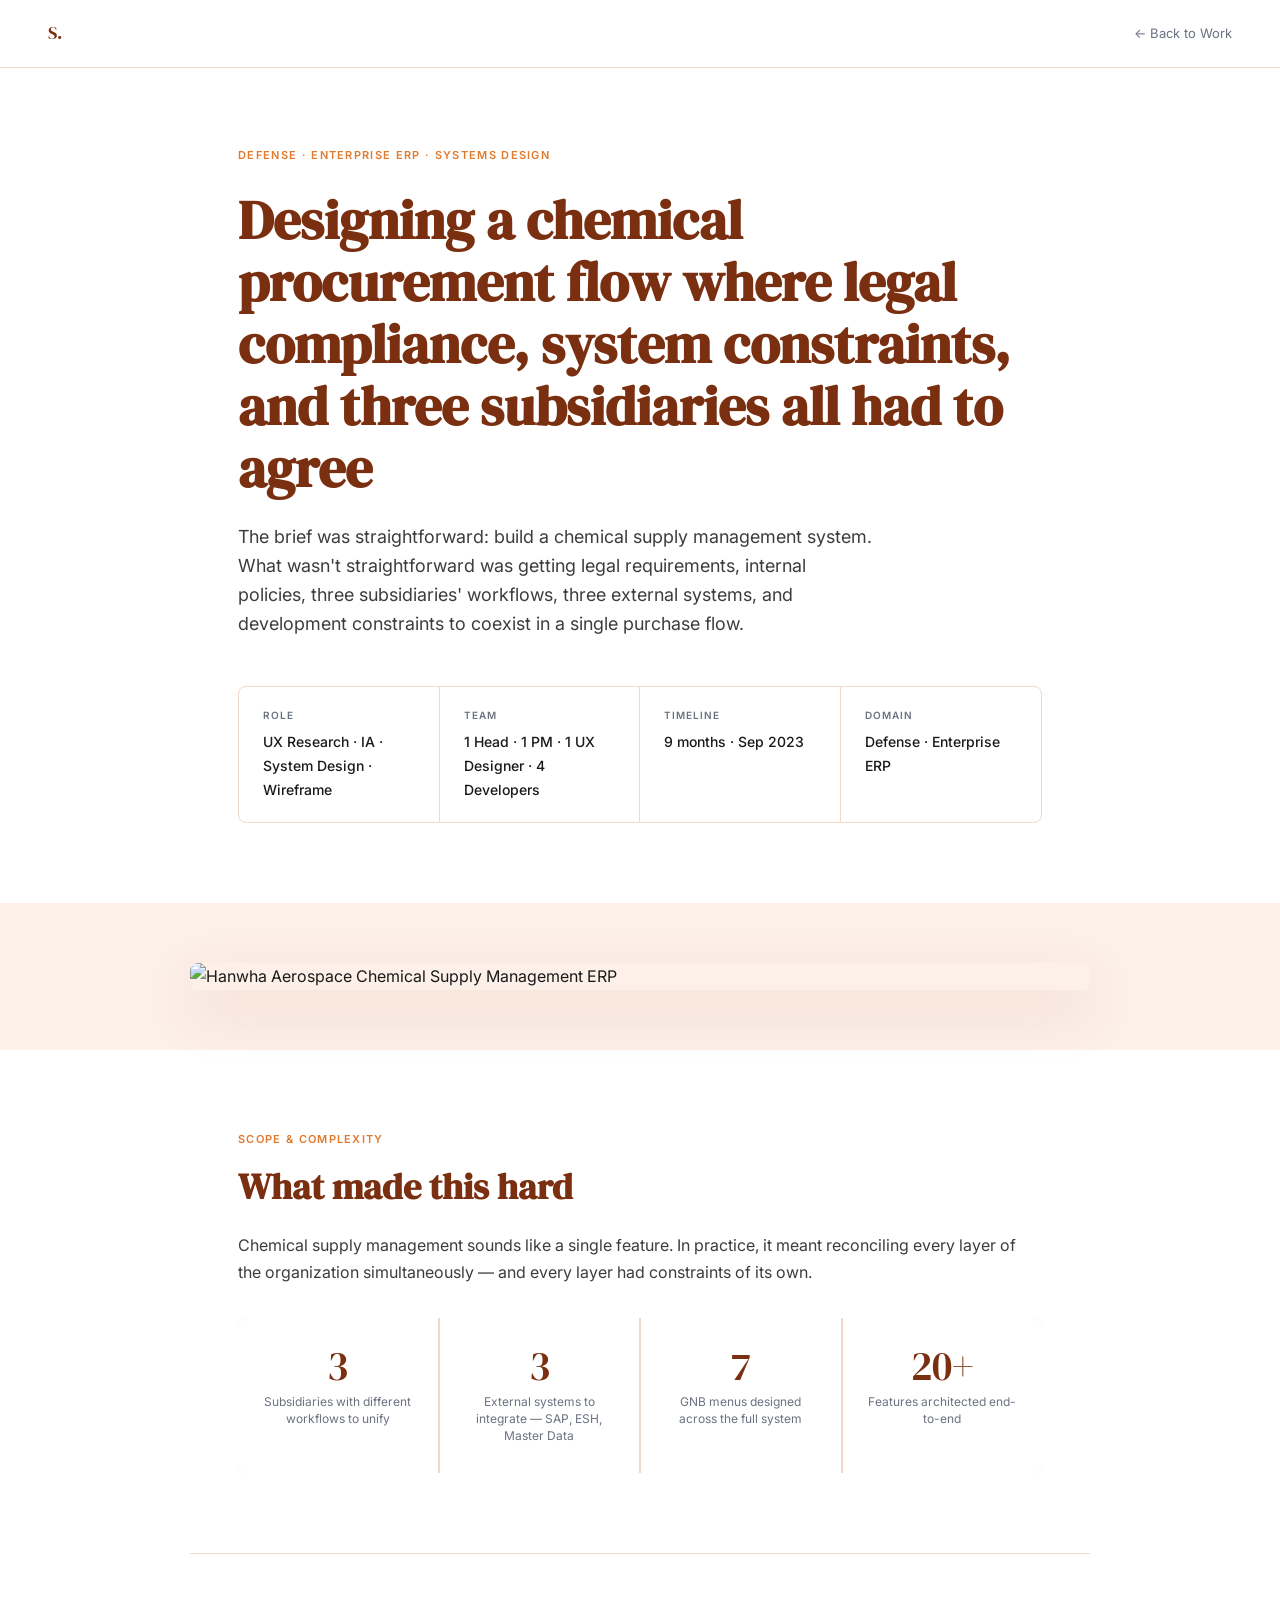
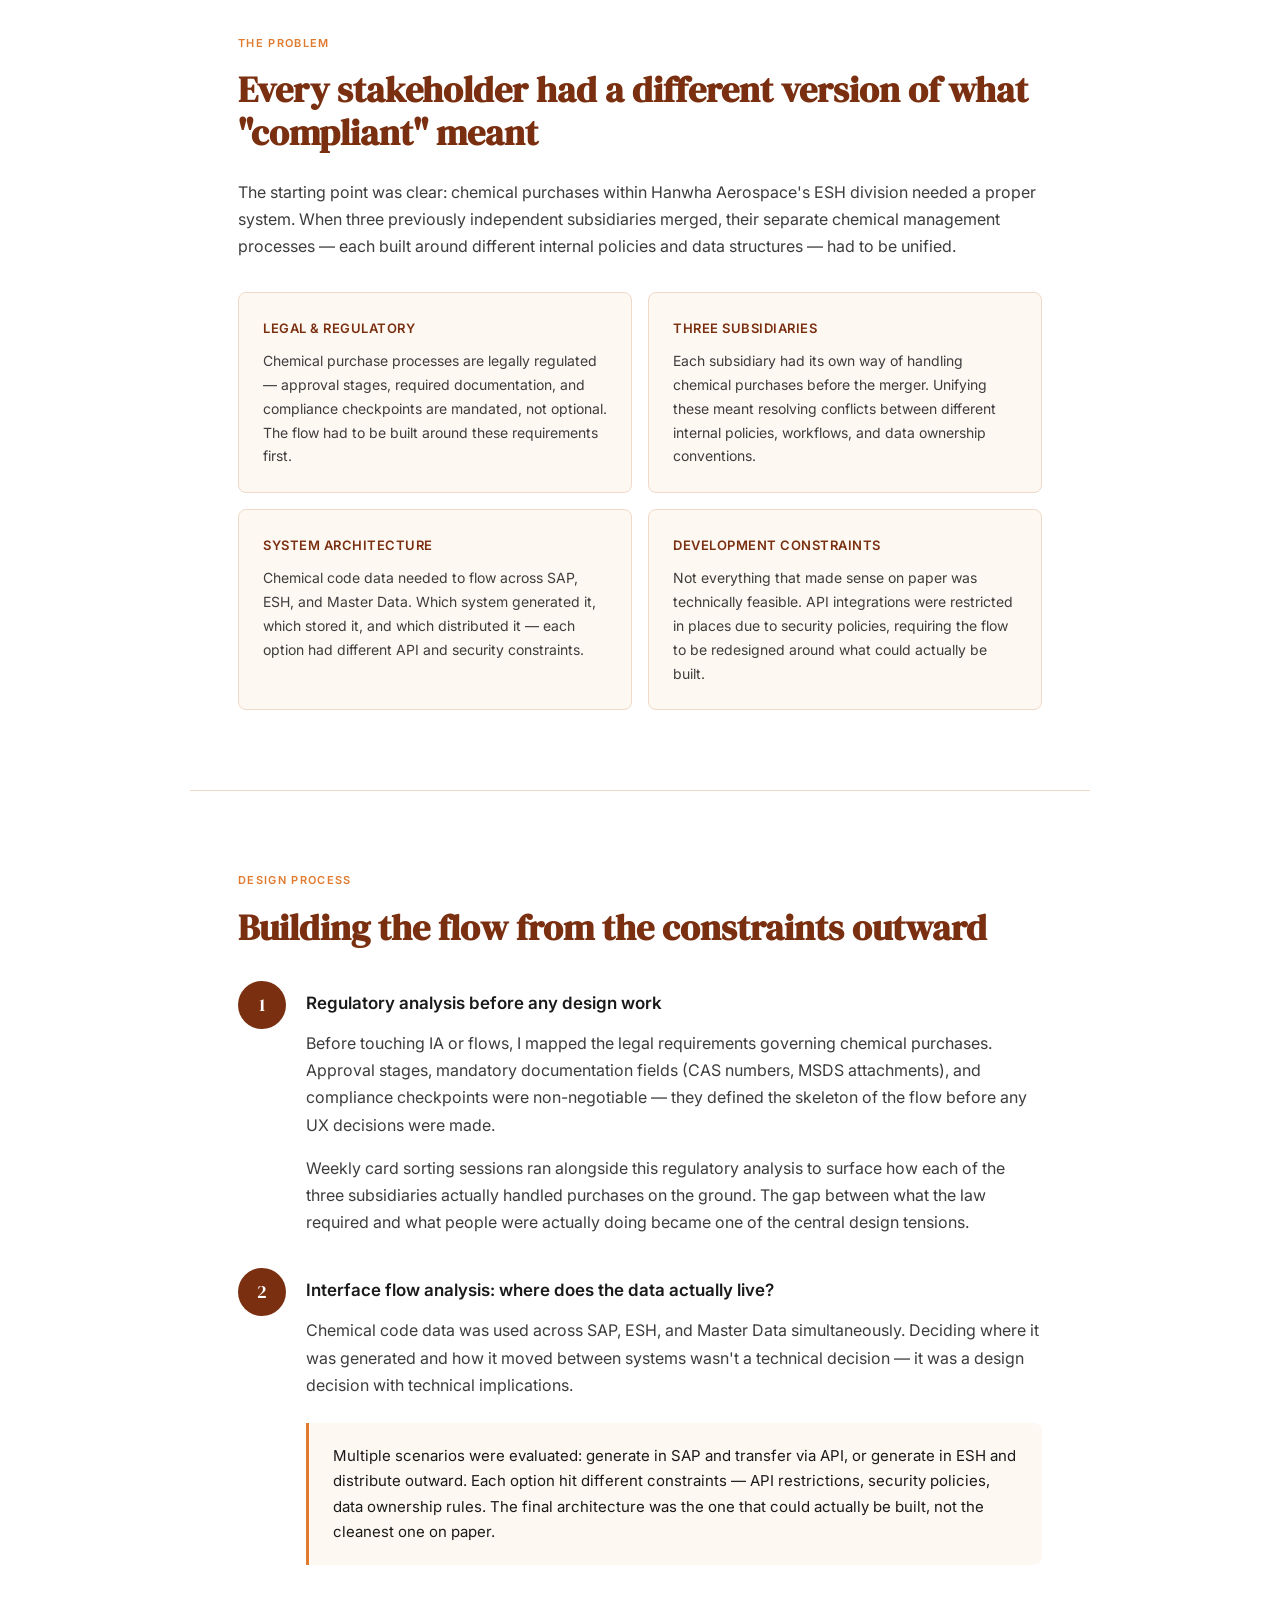
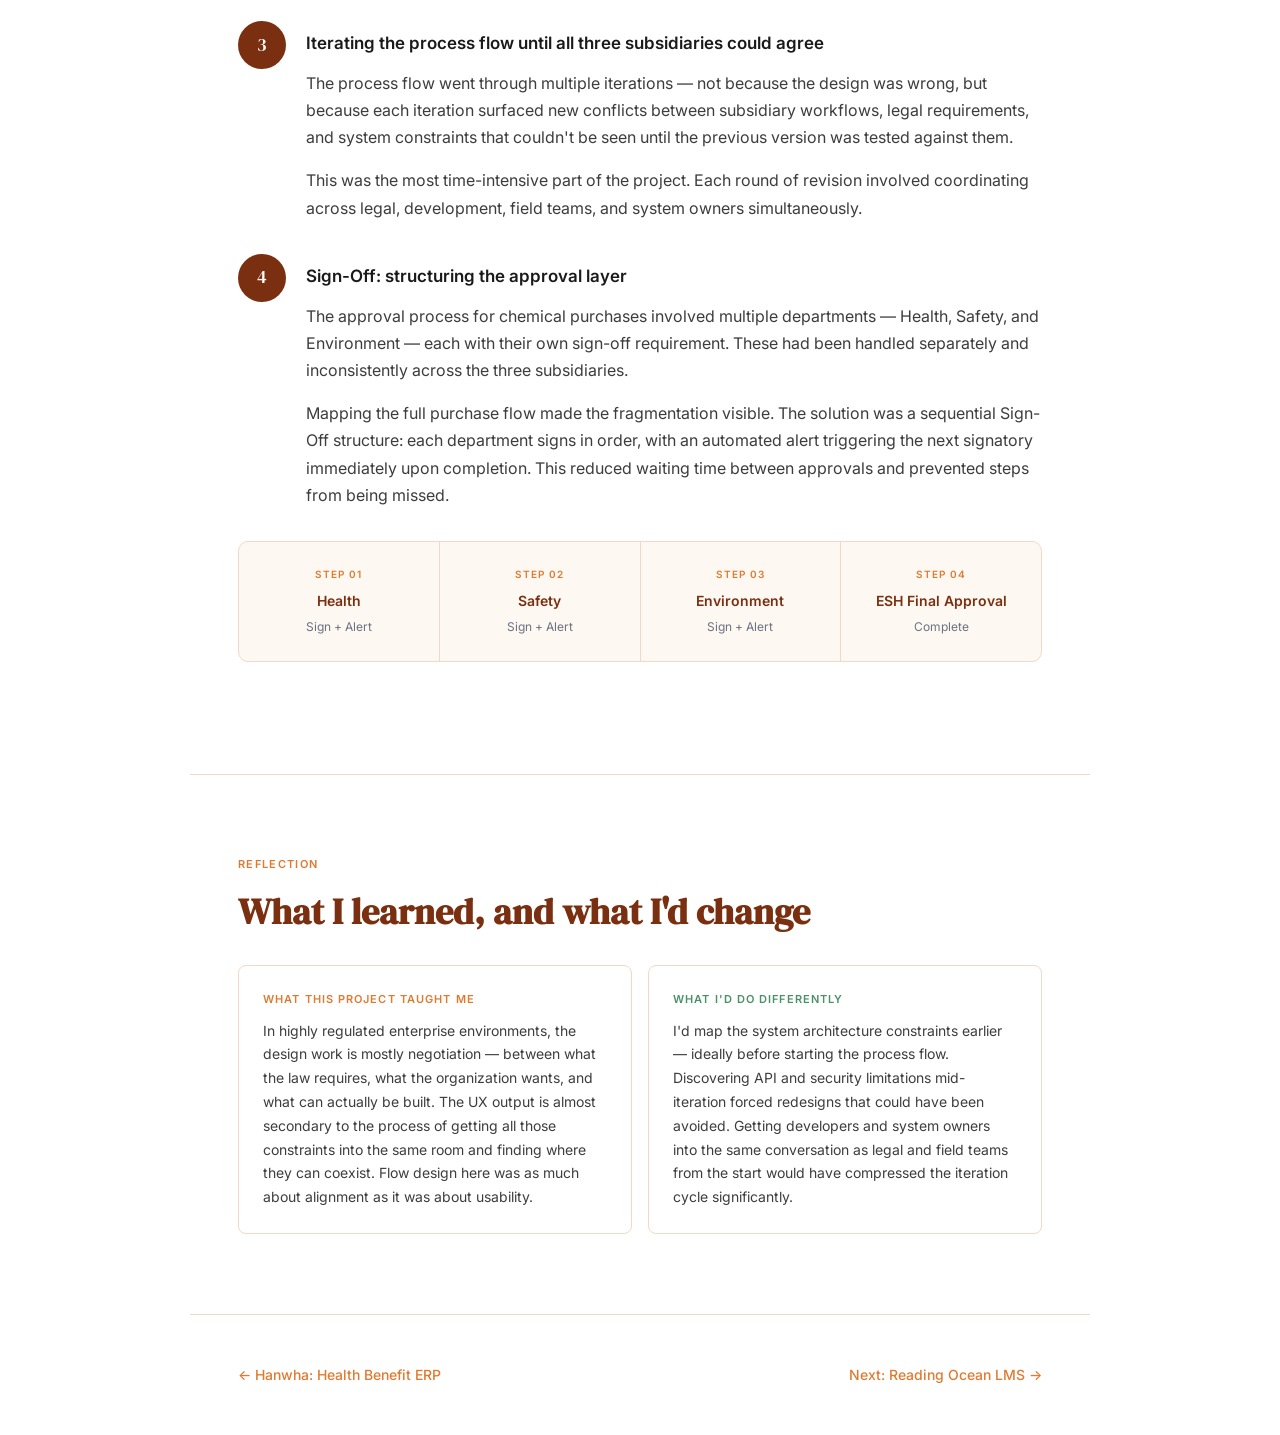
==== hanwha-chemical.html @ 5af36712 "Add files via upload" ====
<!DOCTYPE html>
<html lang="en">
<head>
  <meta charset="UTF-8" />
  <meta name="viewport" content="width=device-width, initial-scale=1.0" />
  <title>Hanwha Aerospace: Chemical Supply Management ERP — Seojin Jang</title>
  <link rel="preconnect" href="https://fonts.googleapis.com" />
  <link href="https://fonts.googleapis.com/css2?family=Inter:wght@300;400;500;600&family=DM+Serif+Display:ital@0;1&display=swap" rel="stylesheet" />
  <style>
    *, *::before, *::after { box-sizing: border-box; margin: 0; padding: 0; }

    :root {
      --orange-deep:   #7A3010;
      --orange-mid:    #C2511A;
      --orange-accent: #E07A2F;
      --orange-light:  #FDF0E8;
      --orange-pale:   #FEF8F3;
      --ink:           #1A1A1A;
      --ink-soft:      #3D3D3D;
      --ink-muted:     #6B7280;
      --rule:          #F0D9C8;
      --white:         #FFFFFF;
    }

    html { scroll-behavior: smooth; }

    body {
      font-family: 'Inter', sans-serif;
      font-size: 16px;
      line-height: 1.7;
      color: var(--ink);
      background: var(--white);
    }

    nav {
      position: fixed;
      top: 0; left: 0; right: 0;
      z-index: 100;
      display: flex;
      justify-content: space-between;
      align-items: center;
      padding: 18px 48px;
      background: rgba(255,255,255,0.92);
      backdrop-filter: blur(8px);
      border-bottom: 1px solid var(--rule);
    }
    .nav-logo {
      font-family: 'DM Serif Display', serif;
      font-size: 18px;
      color: var(--orange-deep);
      text-decoration: none;
    }
    .nav-back {
      font-size: 13px;
      color: var(--ink-muted);
      text-decoration: none;
      transition: color 0.2s;
    }
    .nav-back:hover { color: var(--orange-accent); }

    .hero {
      padding: 140px 48px 80px;
      max-width: 900px;
      margin: 0 auto;
    }
    .hero-tag {
      display: inline-block;
      font-size: 11px;
      font-weight: 600;
      letter-spacing: 0.12em;
      text-transform: uppercase;
      color: var(--orange-accent);
      margin-bottom: 24px;
    }
    .hero h1 {
      font-family: 'DM Serif Display', serif;
      font-size: clamp(34px, 5vw, 54px);
      line-height: 1.15;
      color: var(--orange-deep);
      margin-bottom: 24px;
    }
    .hero-sub {
      font-size: 18px;
      color: var(--ink-soft);
      max-width: 640px;
      margin-bottom: 48px;
      line-height: 1.6;
    }
    .meta-grid {
      display: grid;
      grid-template-columns: repeat(auto-fit, minmax(140px, 1fr));
      border: 1px solid var(--rule);
      border-radius: 8px;
      overflow: hidden;
    }
    .meta-item {
      padding: 20px 24px;
      border-right: 1px solid var(--rule);
    }
    .meta-item:last-child { border-right: none; }
    .meta-label {
      font-size: 10px;
      font-weight: 600;
      letter-spacing: 0.1em;
      text-transform: uppercase;
      color: var(--ink-muted);
      margin-bottom: 6px;
    }
    .meta-value {
      font-size: 14px;
      font-weight: 500;
      color: var(--ink);
    }

    .hero-image {
      background: var(--orange-light);
      padding: 60px 48px;
      display: flex;
      justify-content: center;
    }
    .hero-image img {
      max-width: 900px;
      width: 100%;
      border-radius: 8px;
      box-shadow: 0 20px 60px rgba(122,48,16,0.12);
    }

    section {
      max-width: 900px;
      margin: 0 auto;
      padding: 80px 48px;
    }
    section + section { border-top: 1px solid var(--rule); }

    .section-eyebrow {
      font-size: 11px;
      font-weight: 600;
      letter-spacing: 0.12em;
      text-transform: uppercase;
      color: var(--orange-accent);
      margin-bottom: 16px;
    }
    h2 {
      font-family: 'DM Serif Display', serif;
      font-size: clamp(26px, 3.5vw, 36px);
      color: var(--orange-deep);
      margin-bottom: 24px;
      line-height: 1.2;
    }
    h3 {
      font-size: 17px;
      font-weight: 600;
      color: var(--ink);
      margin-bottom: 12px;
      margin-top: 36px;
    }
    h3:first-of-type { margin-top: 0; }
    p { color: var(--ink-soft); margin-bottom: 16px; }
    p:last-child { margin-bottom: 0; }

    .complexity-grid {
      display: grid;
      grid-template-columns: repeat(4, 1fr);
      gap: 2px;
      background: var(--rule);
      border-radius: 10px;
      overflow: hidden;
      margin-top: 32px;
    }
    .complexity-card {
      background: var(--white);
      padding: 28px 20px;
      text-align: center;
    }
    .complexity-num {
      font-family: 'DM Serif Display', serif;
      font-size: 40px;
      color: var(--orange-deep);
      line-height: 1;
      margin-bottom: 8px;
    }
    .complexity-label {
      font-size: 12px;
      color: var(--ink-muted);
      line-height: 1.4;
    }

    .constraint-grid {
      display: grid;
      grid-template-columns: repeat(2, 1fr);
      gap: 16px;
      margin-top: 32px;
    }
    .constraint-card {
      border: 1px solid var(--rule);
      border-radius: 8px;
      padding: 24px;
      background: var(--orange-pale);
    }
    .constraint-card h4 {
      font-size: 13px;
      font-weight: 600;
      color: var(--orange-deep);
      margin-bottom: 10px;
      text-transform: uppercase;
      letter-spacing: 0.04em;
    }
    .constraint-card p { font-size: 14px; }

    .insight-block {
      border-left: 3px solid var(--orange-accent);
      padding: 20px 24px;
      background: var(--orange-pale);
      border-radius: 0 8px 8px 0;
      margin: 24px 0;
    }
    .insight-block p {
      font-size: 15px;
      color: var(--ink);
      margin: 0;
    }

    .process-steps { margin-top: 32px; }
    .step {
      display: grid;
      grid-template-columns: 48px 1fr;
      gap: 20px;
      margin-bottom: 32px;
    }
    .step-num {
      width: 48px;
      height: 48px;
      background: var(--orange-deep);
      color: var(--white);
      border-radius: 50%;
      display: flex;
      align-items: center;
      justify-content: center;
      font-family: 'DM Serif Display', serif;
      font-size: 18px;
      flex-shrink: 0;
    }
    .step-content h3 { margin-top: 8px; }

    .signoff-flow {
      display: flex;
      align-items: center;
      gap: 0;
      margin: 32px 0;
      background: var(--orange-pale);
      border: 1px solid var(--rule);
      border-radius: 10px;
      overflow: hidden;
    }
    .signoff-step {
      flex: 1;
      padding: 24px 16px;
      text-align: center;
      border-right: 1px solid var(--rule);
      position: relative;
    }
    .signoff-step:last-child { border-right: none; }
    .signoff-step-num {
      font-size: 10px;
      font-weight: 600;
      letter-spacing: 0.1em;
      text-transform: uppercase;
      color: var(--orange-accent);
      margin-bottom: 6px;
    }
    .signoff-step-label {
      font-size: 14px;
      font-weight: 600;
      color: var(--orange-deep);
    }
    .signoff-step-sub {
      font-size: 12px;
      color: var(--ink-muted);
      margin-top: 4px;
    }

    .reflection-grid {
      display: grid;
      grid-template-columns: 1fr 1fr;
      gap: 16px;
      margin-top: 32px;
    }
    .reflection-card {
      border: 1px solid var(--rule);
      border-radius: 8px;
      padding: 24px;
    }
    .reflection-card .r-label {
      font-size: 11px;
      font-weight: 600;
      letter-spacing: 0.1em;
      text-transform: uppercase;
      margin-bottom: 10px;
    }
    .reflection-card.learned .r-label { color: var(--orange-accent); }
    .reflection-card.different .r-label { color: #4A9168; }
    .reflection-card p { font-size: 14px; }

    .case-footer {
      border-top: 1px solid var(--rule);
      padding: 48px;
      display: flex;
      justify-content: space-between;
      align-items: center;
      max-width: 900px;
      margin: 0 auto;
    }
    .case-footer a {
      font-size: 14px;
      color: var(--orange-accent);
      text-decoration: none;
      font-weight: 500;
    }
    .case-footer a:hover { text-decoration: underline; }

    @media (max-width: 768px) {
      nav { padding: 16px 24px; }
      .hero { padding: 100px 24px 60px; }
      section { padding: 60px 24px; }
      .hero-image { padding: 40px 24px; }
      .complexity-grid { grid-template-columns: 1fr 1fr; }
      .constraint-grid { grid-template-columns: 1fr; }
      .signoff-flow { flex-direction: column; }
      .signoff-step { border-right: none; border-bottom: 1px solid var(--rule); }
      .signoff-step:last-child { border-bottom: none; }
      .reflection-grid { grid-template-columns: 1fr; }
      .meta-grid { grid-template-columns: 1fr 1fr; }
      .meta-item { border-bottom: 1px solid var(--rule); }
      .case-footer { flex-direction: column; gap: 16px; padding: 32px 24px; }
    }
  </style>
</head>
<body>

<nav>
  <a class="nav-logo" href="index.html">S.</a>
  <a class="nav-back" href="index.html#projects">← Back to Work</a>
</nav>

<div class="hero">
  <span class="hero-tag">Defense · Enterprise ERP · Systems Design</span>
  <h1>Designing a chemical procurement flow where legal compliance, system constraints, and three subsidiaries all had to agree</h1>
  <p class="hero-sub">The brief was straightforward: build a chemical supply management system. What wasn't straightforward was getting legal requirements, internal policies, three subsidiaries' workflows, three external systems, and development constraints to coexist in a single purchase flow.</p>
  <div class="meta-grid">
    <div class="meta-item">
      <div class="meta-label">Role</div>
      <div class="meta-value">UX Research · IA · System Design · Wireframe</div>
    </div>
    <div class="meta-item">
      <div class="meta-label">Team</div>
      <div class="meta-value">1 Head · 1 PM · 1 UX Designer · 4 Developers</div>
    </div>
    <div class="meta-item">
      <div class="meta-label">Timeline</div>
      <div class="meta-value">9 months · Sep 2023</div>
    </div>
    <div class="meta-item">
      <div class="meta-label">Domain</div>
      <div class="meta-value">Defense · Enterprise ERP</div>
    </div>
  </div>
</div>

<div class="hero-image">
  <img src="images/hanwha-chemical-hero.png" alt="Hanwha Aerospace Chemical Supply Management ERP" />
</div>

<section>
  <div class="section-eyebrow">Scope & Complexity</div>
  <h2>What made this hard</h2>
  <p>Chemical supply management sounds like a single feature. In practice, it meant reconciling every layer of the organization simultaneously — and every layer had constraints of its own.</p>
  <div class="complexity-grid">
    <div class="complexity-card">
      <div class="complexity-num">3</div>
      <div class="complexity-label">Subsidiaries with different workflows to unify</div>
    </div>
    <div class="complexity-card">
      <div class="complexity-num">3</div>
      <div class="complexity-label">External systems to integrate — SAP, ESH, Master Data</div>
    </div>
    <div class="complexity-card">
      <div class="complexity-num">7</div>
      <div class="complexity-label">GNB menus designed across the full system</div>
    </div>
    <div class="complexity-card">
      <div class="complexity-num">20+</div>
      <div class="complexity-label">Features architected end-to-end</div>
    </div>
  </div>
</section>

<section>
  <div class="section-eyebrow">The Problem</div>
  <h2>Every stakeholder had a different version of what "compliant" meant</h2>
  <p>The starting point was clear: chemical purchases within Hanwha Aerospace's ESH division needed a proper system. When three previously independent subsidiaries merged, their separate chemical management processes — each built around different internal policies and data structures — had to be unified.</p>

  <div class="constraint-grid">
    <div class="constraint-card">
      <h4>Legal & Regulatory</h4>
      <p>Chemical purchase processes are legally regulated — approval stages, required documentation, and compliance checkpoints are mandated, not optional. The flow had to be built around these requirements first.</p>
    </div>
    <div class="constraint-card">
      <h4>Three Subsidiaries</h4>
      <p>Each subsidiary had its own way of handling chemical purchases before the merger. Unifying these meant resolving conflicts between different internal policies, workflows, and data ownership conventions.</p>
    </div>
    <div class="constraint-card">
      <h4>System Architecture</h4>
      <p>Chemical code data needed to flow across SAP, ESH, and Master Data. Which system generated it, which stored it, and which distributed it — each option had different API and security constraints.</p>
    </div>
    <div class="constraint-card">
      <h4>Development Constraints</h4>
      <p>Not everything that made sense on paper was technically feasible. API integrations were restricted in places due to security policies, requiring the flow to be redesigned around what could actually be built.</p>
    </div>
  </div>
</section>

<section>
  <div class="section-eyebrow">Design Process</div>
  <h2>Building the flow from the constraints outward</h2>

  <div class="process-steps">
    <div class="step">
      <div class="step-num">1</div>
      <div class="step-content">
        <h3>Regulatory analysis before any design work</h3>
        <p>Before touching IA or flows, I mapped the legal requirements governing chemical purchases. Approval stages, mandatory documentation fields (CAS numbers, MSDS attachments), and compliance checkpoints were non-negotiable — they defined the skeleton of the flow before any UX decisions were made.</p>
        <p>Weekly card sorting sessions ran alongside this regulatory analysis to surface how each of the three subsidiaries actually handled purchases on the ground. The gap between what the law required and what people were actually doing became one of the central design tensions.</p>
      </div>
    </div>

    <div class="step">
      <div class="step-num">2</div>
      <div class="step-content">
        <h3>Interface flow analysis: where does the data actually live?</h3>
        <p>Chemical code data was used across SAP, ESH, and Master Data simultaneously. Deciding where it was generated and how it moved between systems wasn't a technical decision — it was a design decision with technical implications.</p>
        <div class="insight-block">
          <p>Multiple scenarios were evaluated: generate in SAP and transfer via API, or generate in ESH and distribute outward. Each option hit different constraints — API restrictions, security policies, data ownership rules. The final architecture was the one that could actually be built, not the cleanest one on paper.</p>
        </div>
      </div>
    </div>

    <div class="step">
      <div class="step-num">3</div>
      <div class="step-content">
        <h3>Iterating the process flow until all three subsidiaries could agree</h3>
        <p>The process flow went through multiple iterations — not because the design was wrong, but because each iteration surfaced new conflicts between subsidiary workflows, legal requirements, and system constraints that couldn't be seen until the previous version was tested against them.</p>
        <p>This was the most time-intensive part of the project. Each round of revision involved coordinating across legal, development, field teams, and system owners simultaneously.</p>
      </div>
    </div>

    <div class="step">
      <div class="step-num">4</div>
      <div class="step-content">
        <h3>Sign-Off: structuring the approval layer</h3>
        <p>The approval process for chemical purchases involved multiple departments — Health, Safety, and Environment — each with their own sign-off requirement. These had been handled separately and inconsistently across the three subsidiaries.</p>
        <p>Mapping the full purchase flow made the fragmentation visible. The solution was a sequential Sign-Off structure: each department signs in order, with an automated alert triggering the next signatory immediately upon completion. This reduced waiting time between approvals and prevented steps from being missed.</p>
      </div>
    </div>
  </div>

  <div class="signoff-flow">
    <div class="signoff-step">
      <div class="signoff-step-num">Step 01</div>
      <div class="signoff-step-label">Health</div>
      <div class="signoff-step-sub">Sign + Alert</div>
    </div>
    <div class="signoff-step">
      <div class="signoff-step-num">Step 02</div>
      <div class="signoff-step-label">Safety</div>
      <div class="signoff-step-sub">Sign + Alert</div>
    </div>
    <div class="signoff-step">
      <div class="signoff-step-num">Step 03</div>
      <div class="signoff-step-label">Environment</div>
      <div class="signoff-step-sub">Sign + Alert</div>
    </div>
    <div class="signoff-step">
      <div class="signoff-step-num">Step 04</div>
      <div class="signoff-step-label">ESH Final Approval</div>
      <div class="signoff-step-sub">Complete</div>
    </div>
  </div>
</section>

<section>
  <div class="section-eyebrow">Reflection</div>
  <h2>What I learned, and what I'd change</h2>

  <div class="reflection-grid">
    <div class="reflection-card learned">
      <div class="r-label">What this project taught me</div>
      <p>In highly regulated enterprise environments, the design work is mostly negotiation — between what the law requires, what the organization wants, and what can actually be built. The UX output is almost secondary to the process of getting all those constraints into the same room and finding where they can coexist. Flow design here was as much about alignment as it was about usability.</p>
    </div>
    <div class="reflection-card different">
      <div class="r-label">What I'd do differently</div>
      <p>I'd map the system architecture constraints earlier — ideally before starting the process flow. Discovering API and security limitations mid-iteration forced redesigns that could have been avoided. Getting developers and system owners into the same conversation as legal and field teams from the start would have compressed the iteration cycle significantly.</p>
    </div>
  </div>
</section>

<div class="case-footer">
  <a href="hanwha-health.html">← Hanwha: Health Benefit ERP</a>
  <a href="lms.html">Next: Reading Ocean LMS →</a>
</div>

</body>
</html>
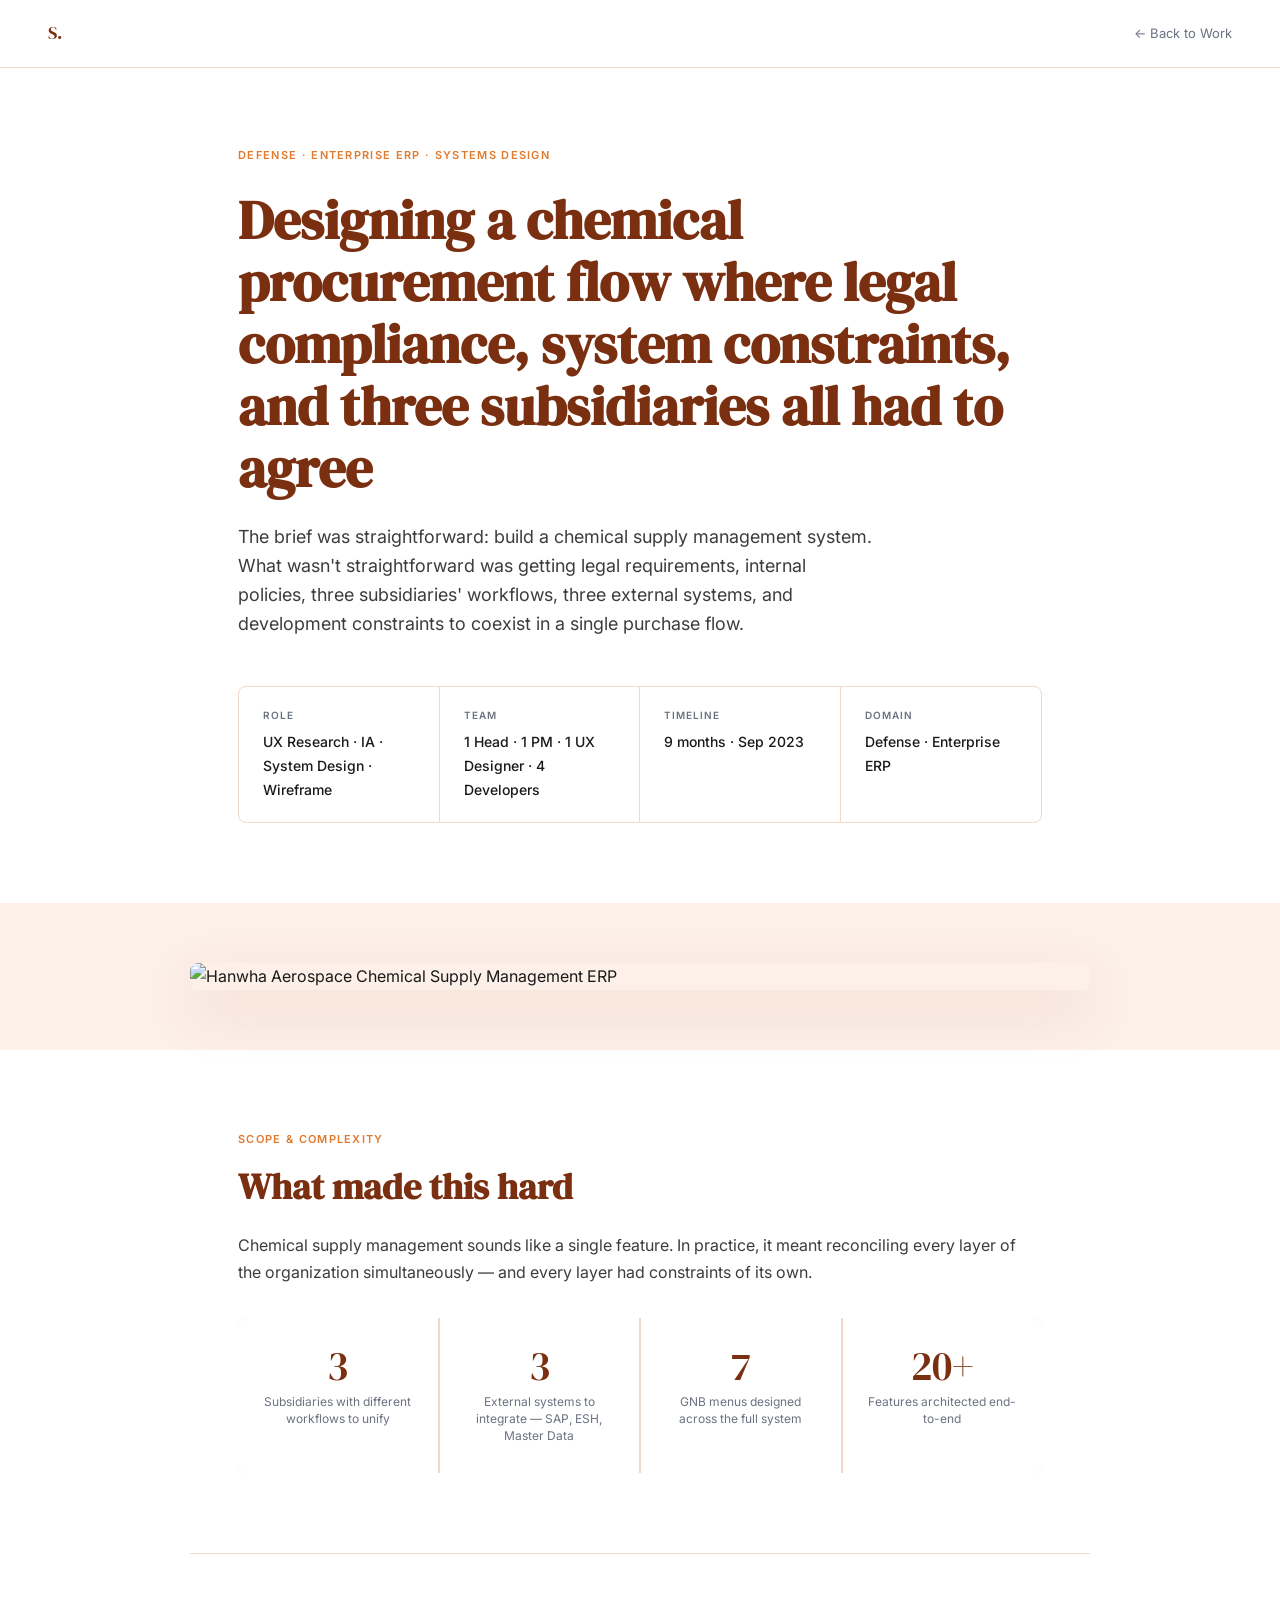
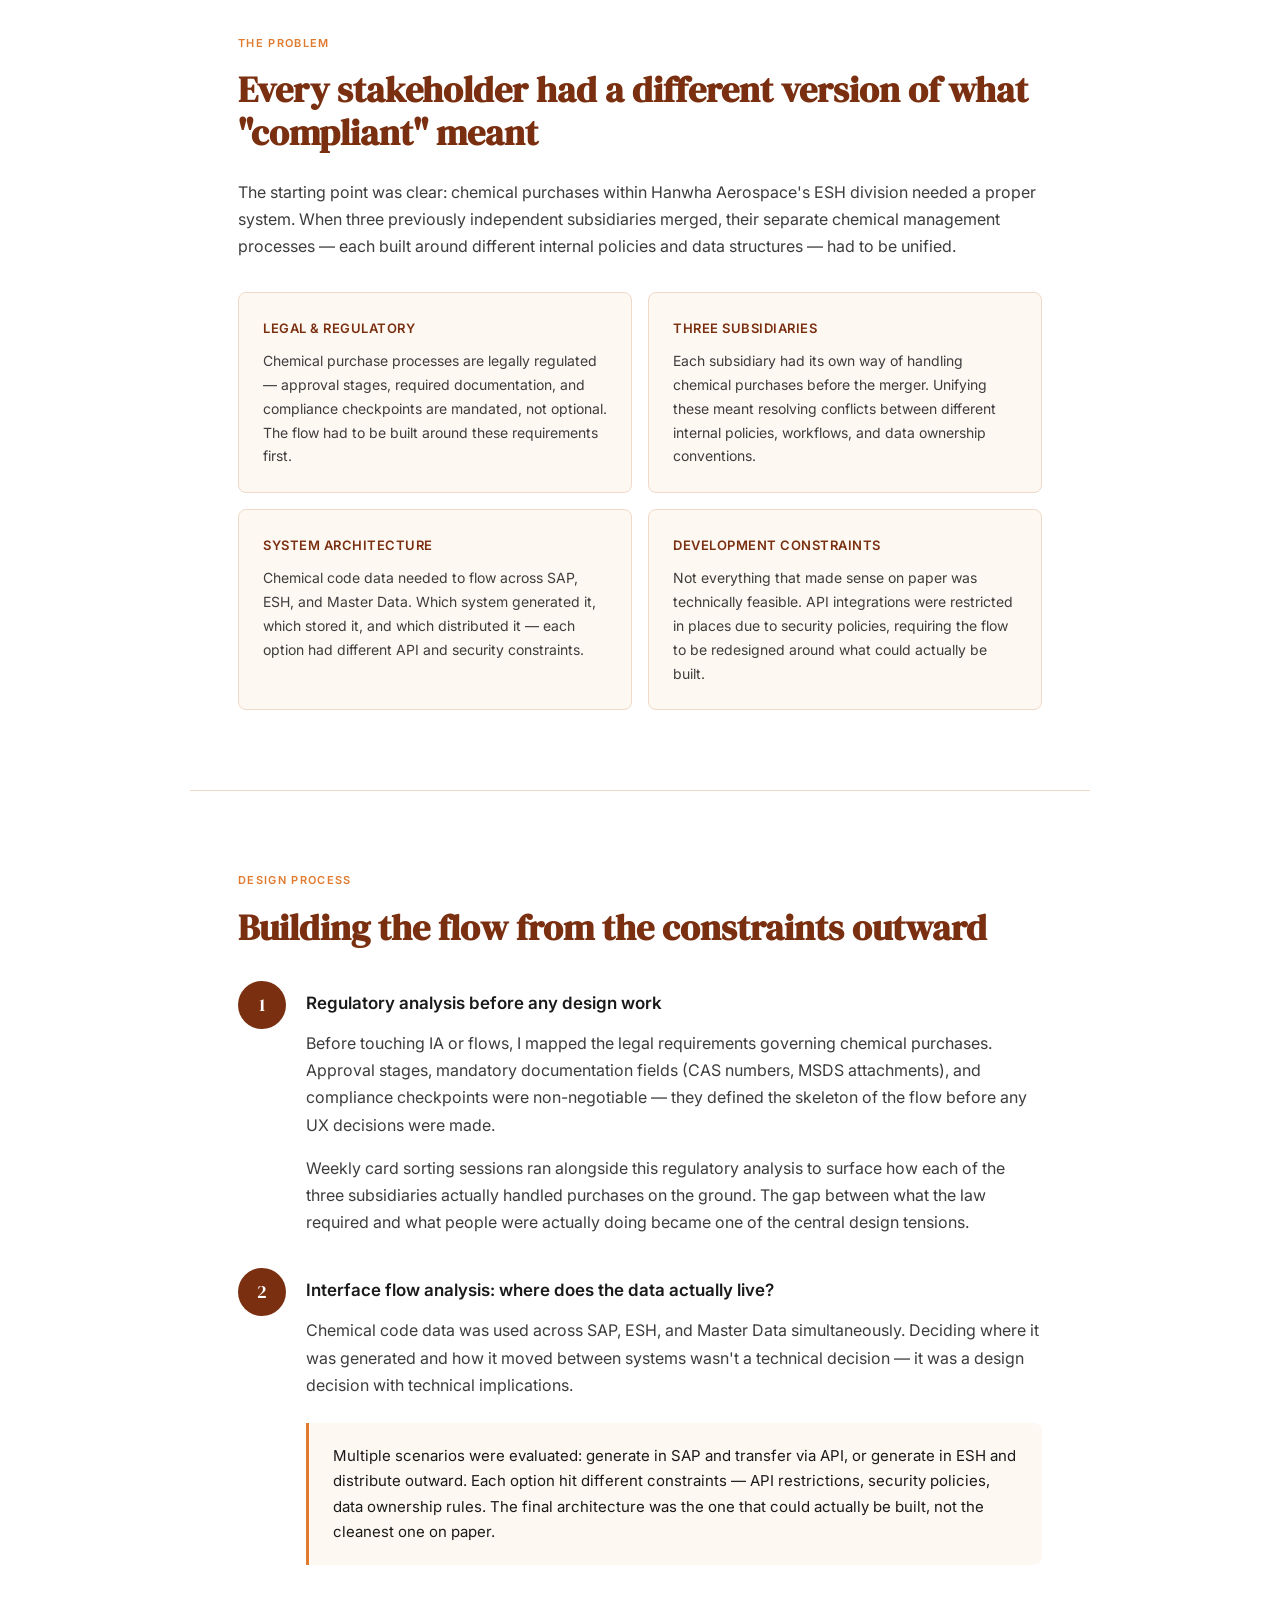
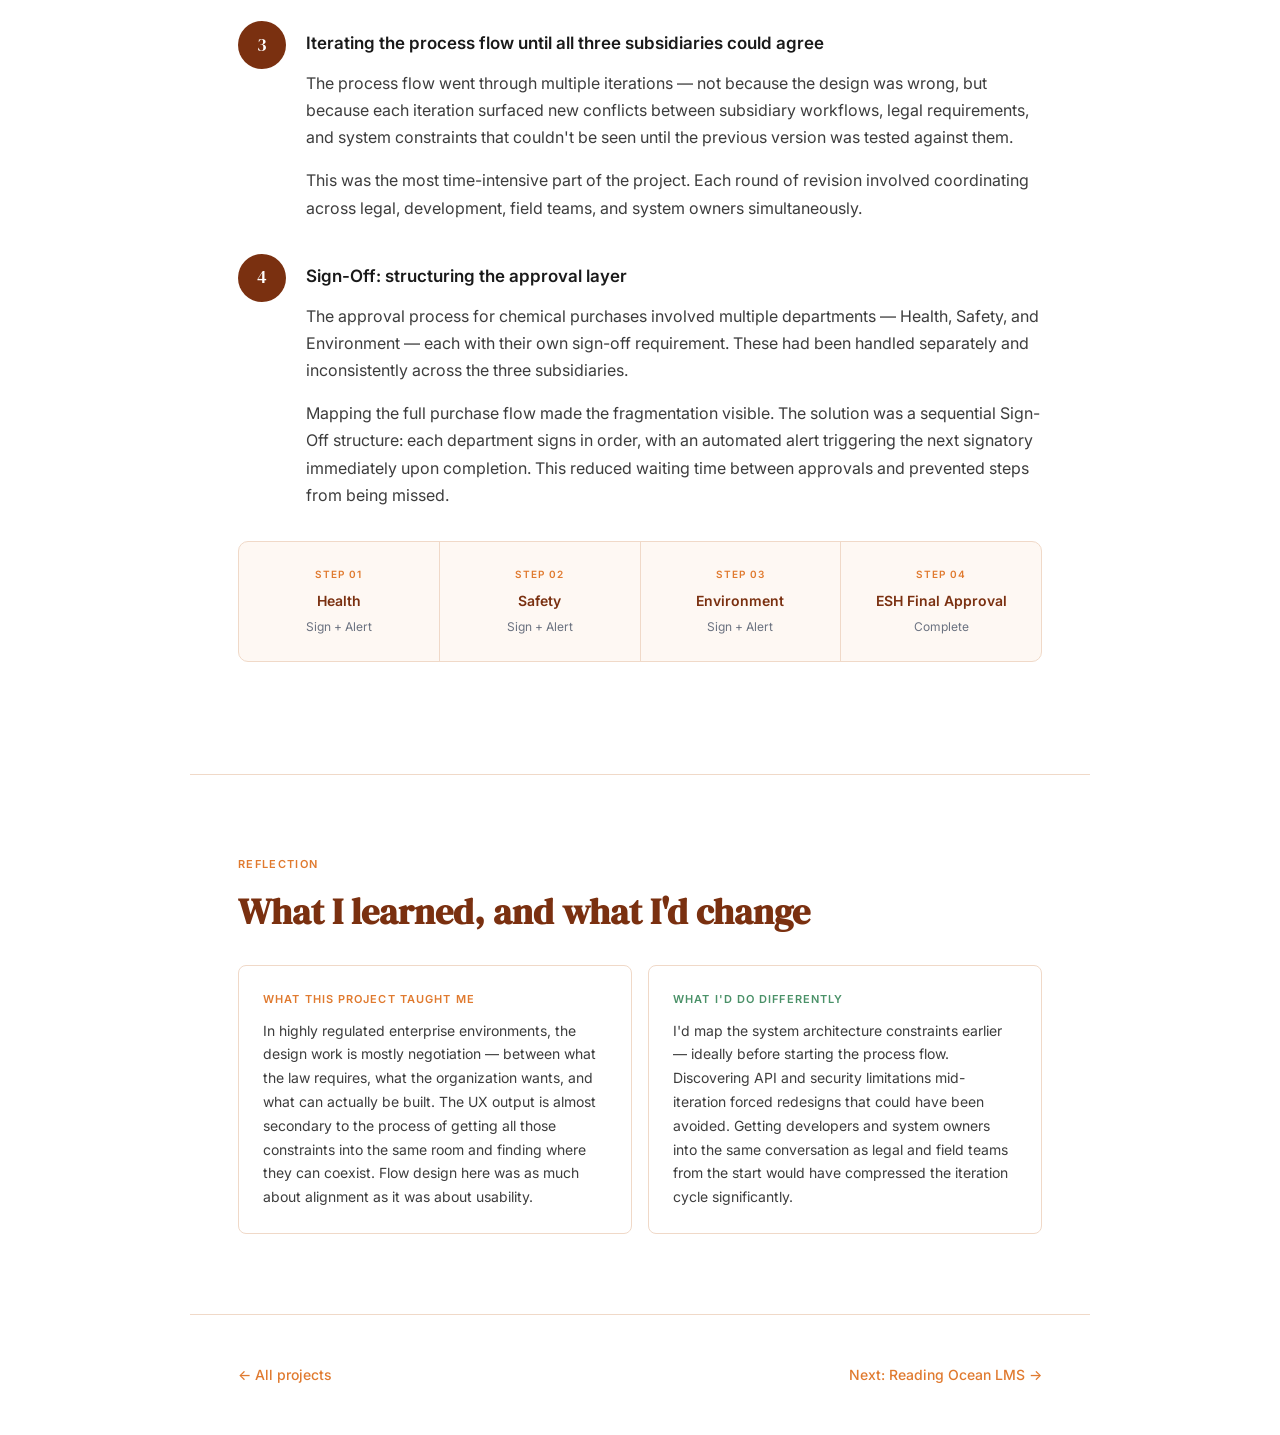
==== commit 6cac0a4a: "Update hanwha-chemical.html" ====
--- a/hanwha-chemical.html
+++ b/hanwha-chemical.html
@@ -504,7 +504,7 @@
 </section>
 
 <div class="case-footer">
-  <a href="hanwha-health.html">← Hanwha: Health Benefit ERP</a>
+  <a href="index.html#projects">← All projects</a>
   <a href="lms.html">Next: Reading Ocean LMS →</a>
 </div>
 
